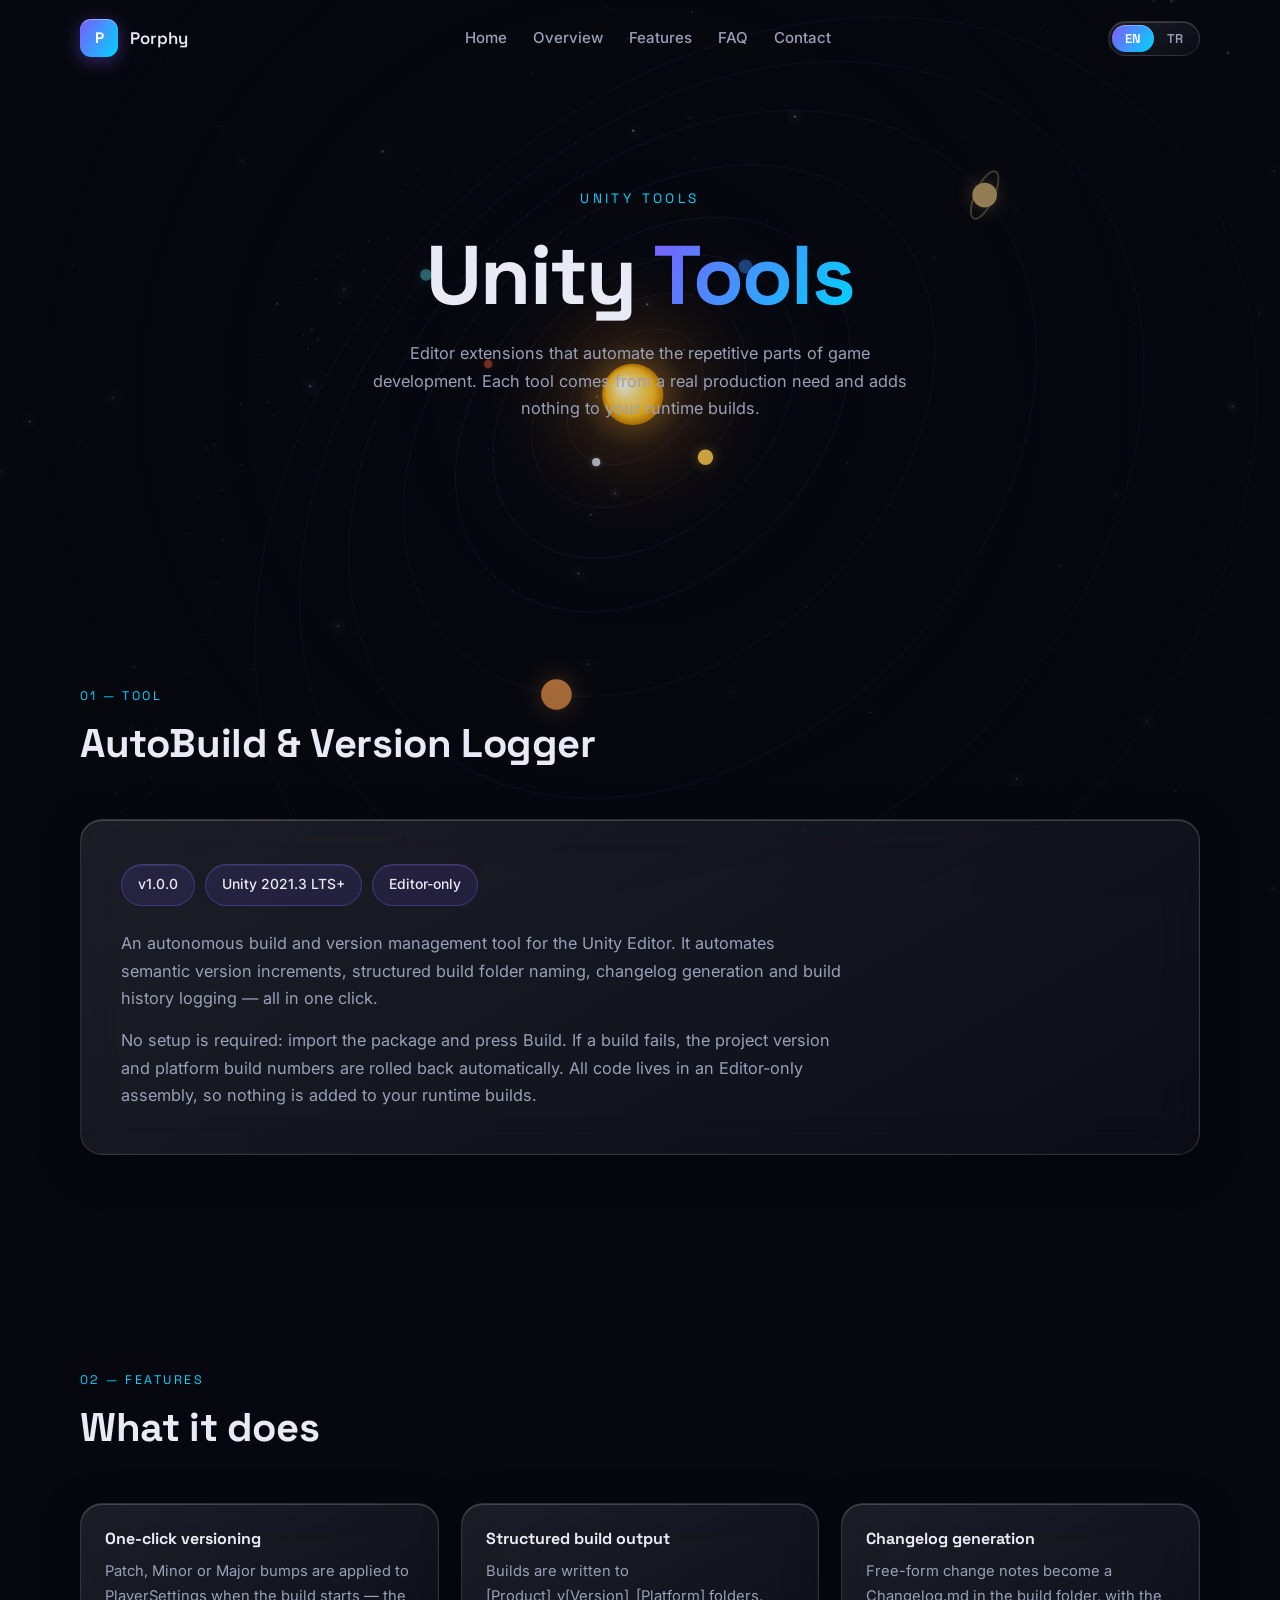
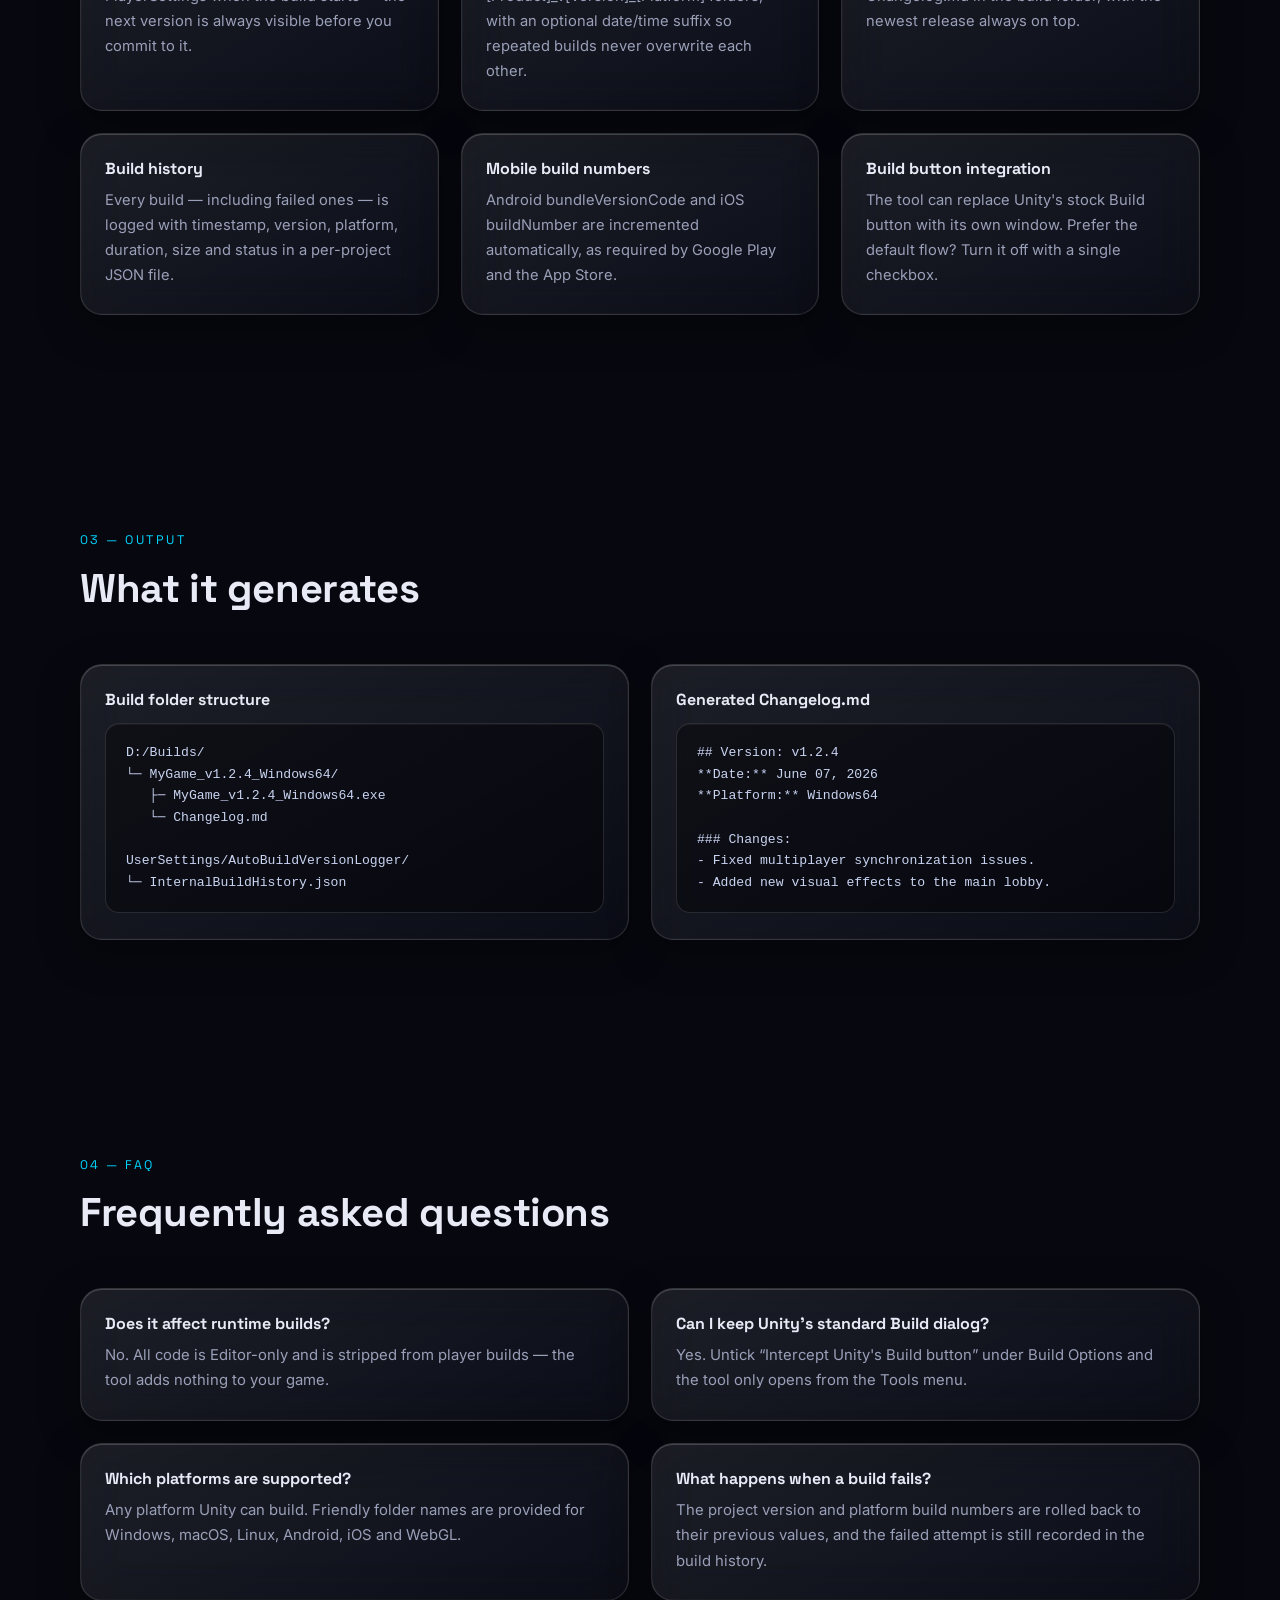
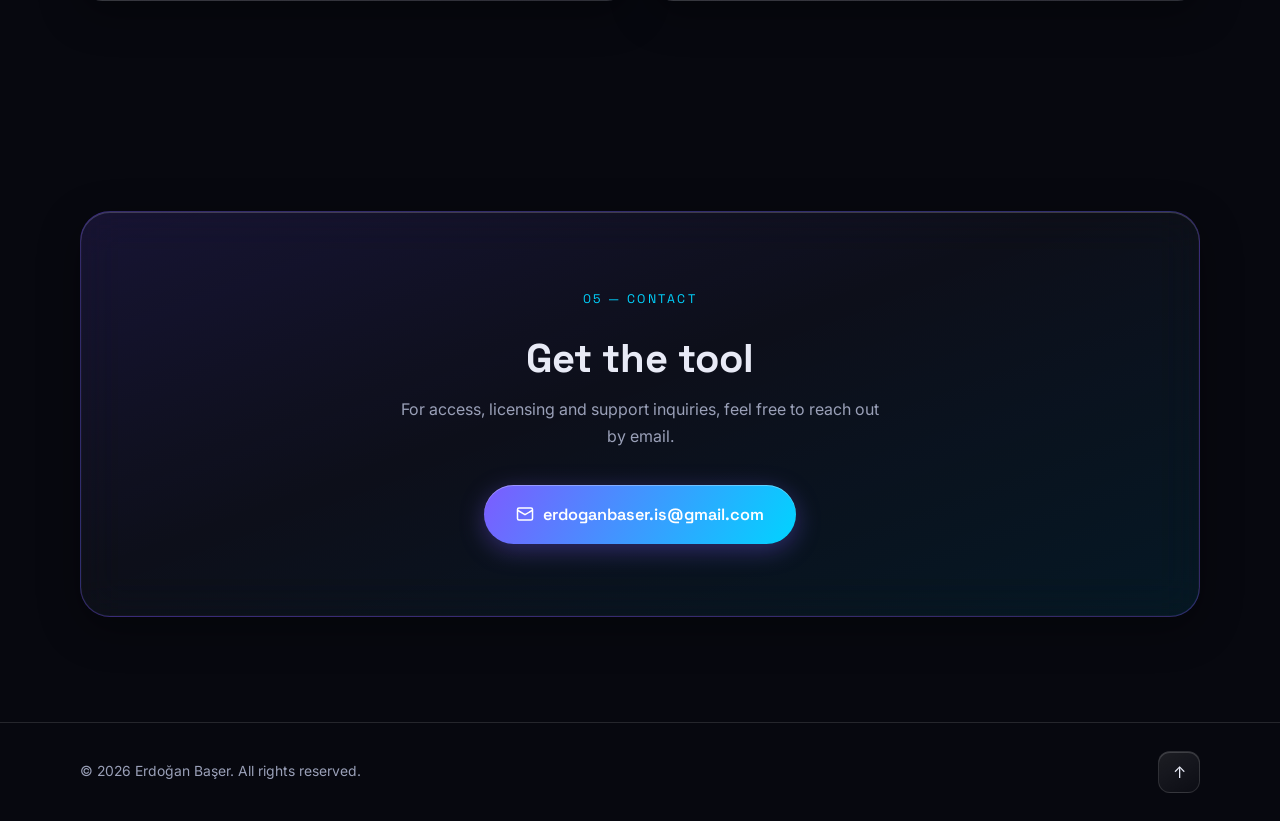
==== tools/index.html @ 02ecfb8d "Unity Tools alt sayfası eklendi, LinkedIn bağlantıları kaldırıldı - /tools/ alt sayfası: AutoBuild &" ====
<!DOCTYPE html>
<html lang="en">

<head>
  <meta charset="UTF-8" />
  <meta name="viewport" content="width=device-width, initial-scale=1.0" />
  <title>Unity Tools — Erdoğan Başer</title>
  <meta name="description"
    content="Unity Editor tools by Erdoğan Başer — AutoBuild &amp; Version Logger: automated versioning, structured build output, changelogs and build history." />

  <!-- Open Graph -->
  <meta property="og:title" content="Unity Tools — Erdoğan Başer" />
  <meta property="og:description"
    content="Unity Editor tools by Erdoğan Başer — AutoBuild &amp; Version Logger: automated versioning, structured build output, changelogs and build history." />
  <meta property="og:type" content="website" />
  <meta property="og:url" content="https://erdo.is-a.dev/tools/" />

  <link rel="icon"
    href="data:image/svg+xml,%3Csvg xmlns='http://www.w3.org/2000/svg' viewBox='0 0 100 100'%3E%3Crect width='100' height='100' rx='22' fill='%237c5cff'/%3E%3Ctext x='50' y='68' font-size='52' font-family='sans-serif' font-weight='700' fill='white' text-anchor='middle'%3EEB%3C/text%3E%3C/svg%3E" />

  <link rel="preconnect" href="https://fonts.googleapis.com" />
  <link rel="preconnect" href="https://fonts.gstatic.com" crossorigin />
  <link
    href="https://fonts.googleapis.com/css2?family=Space+Grotesk:wght@400;500;600;700&family=Inter:wght@400;500;600&display=swap"
    rel="stylesheet" />

  <link rel="stylesheet" href="../style.css" />
</head>

<body>

  <!-- 3D solar system background -->
  <canvas id="scene" aria-hidden="true"></canvas>

  <!-- Navigation -->
  <header class="nav" id="nav">
    <div class="nav-inner">
      <a href="../" class="logo">
        <span class="logo-mark">P</span>
        <span class="logo-text">Porphy</span>
      </a>
      <nav class="nav-links" id="navLinks" aria-label="Main menu">
        <a href="../" data-i18n="nav.home">Home</a>
        <a href="#overview" data-i18n="nav.overview">Overview</a>
        <a href="#features" data-i18n="nav.features">Features</a>
        <a href="#faq" data-i18n="nav.faq">FAQ</a>
        <a href="#contact" data-i18n="nav.contact">Contact</a>
      </nav>
      <div class="nav-right">
        <div class="lang-toggle" role="group" aria-label="Language selection">
          <button type="button" id="langEn" class="lang-btn active" aria-pressed="true">EN</button>
          <button type="button" id="langTr" class="lang-btn" aria-pressed="false">TR</button>
        </div>
        <button class="nav-toggle" id="navToggle" aria-label="Toggle menu" aria-expanded="false">
          <span></span><span></span><span></span>
        </button>
      </div>
    </div>
  </header>

  <main id="top">

    <!-- ============ HERO ============ -->
    <section class="hero hero-sub">
      <div class="container hero-inner">
        <p class="hero-kicker" data-i18n="hero.kicker">Unity Tools</p>
        <h1 class="hero-name">Unity <span class="grad">Tools</span></h1>
        <p class="hero-desc" data-i18n="hero.desc">Editor extensions that automate the repetitive parts of game
          development. Each tool comes from a real production need and adds nothing to your runtime builds.</p>
      </div>
    </section>

    <!-- ============ OVERVIEW ============ -->
    <section class="section" id="overview">
      <div class="container">
        <div class="section-head">
          <span class="section-tag" data-i18n="overview.tag">01 — Tool</span>
          <h2 data-i18n="overview.title">AutoBuild &amp; Version Logger</h2>
        </div>
        <div class="tool-card glass">
          <div class="tool-badges">
            <span class="chip">v1.0.0</span>
            <span class="chip">Unity 2021.3 LTS+</span>
            <span class="chip">Editor-only</span>
          </div>
          <p data-i18n="overview.p1">An autonomous build and version management tool for the Unity Editor. It automates
            semantic version increments, structured build folder naming, changelog generation and build history logging
            — all in one click.</p>
          <p data-i18n="overview.p2">No setup is required: import the package and press Build. If a build fails, the
            project version and platform build numbers are rolled back automatically. All code lives in an Editor-only
            assembly, so nothing is added to your runtime builds.</p>
        </div>
      </div>
    </section>

    <!-- ============ FEATURES ============ -->
    <section class="section" id="features">
      <div class="container">
        <div class="section-head">
          <span class="section-tag" data-i18n="features.tag">02 — Features</span>
          <h2 data-i18n="features.title">What it does</h2>
        </div>
        <div class="feature-grid">
          <div class="feature-card glass">
            <h3 data-i18n="features.f1.title">One-click versioning</h3>
            <p data-i18n="features.f1.desc">Patch, Minor or Major bumps are applied to PlayerSettings when the build
              starts — the next version is always visible before you commit to it.</p>
          </div>
          <div class="feature-card glass">
            <h3 data-i18n="features.f2.title">Structured build output</h3>
            <p data-i18n="features.f2.desc">Builds are written to [Product]_v[Version]_[Platform] folders, with an
              optional date/time suffix so repeated builds never overwrite each other.</p>
          </div>
          <div class="feature-card glass">
            <h3 data-i18n="features.f3.title">Changelog generation</h3>
            <p data-i18n="features.f3.desc">Free-form change notes become a Changelog.md in the build folder, with the
              newest release always on top.</p>
          </div>
          <div class="feature-card glass">
            <h3 data-i18n="features.f4.title">Build history</h3>
            <p data-i18n="features.f4.desc">Every build — including failed ones — is logged with timestamp, version,
              platform, duration, size and status in a per-project JSON file.</p>
          </div>
          <div class="feature-card glass">
            <h3 data-i18n="features.f5.title">Mobile build numbers</h3>
            <p data-i18n="features.f5.desc">Android bundleVersionCode and iOS buildNumber are incremented
              automatically, as required by Google Play and the App Store.</p>
          </div>
          <div class="feature-card glass">
            <h3 data-i18n="features.f6.title">Build button integration</h3>
            <p data-i18n="features.f6.desc">The tool can replace Unity's stock Build button with its own window. Prefer
              the default flow? Turn it off with a single checkbox.</p>
          </div>
        </div>
      </div>
    </section>

    <!-- ============ OUTPUT ============ -->
    <section class="section" id="output">
      <div class="container">
        <div class="section-head">
          <span class="section-tag" data-i18n="output.tag">03 — Output</span>
          <h2 data-i18n="output.title">What it generates</h2>
        </div>
        <div class="output-grid">
          <div class="output-card glass">
            <h3 data-i18n="output.folder">Build folder structure</h3>
            <pre class="codeblock">D:/Builds/
└─ MyGame_v1.2.4_Windows64/
   ├─ MyGame_v1.2.4_Windows64.exe
   └─ Changelog.md

UserSettings/AutoBuildVersionLogger/
└─ InternalBuildHistory.json</pre>
          </div>
          <div class="output-card glass">
            <h3 data-i18n="output.changelog">Generated Changelog.md</h3>
            <pre class="codeblock">## Version: v1.2.4
**Date:** June 07, 2026
**Platform:** Windows64

### Changes:
- Fixed multiplayer synchronization issues.
- Added new visual effects to the main lobby.</pre>
          </div>
        </div>
      </div>
    </section>

    <!-- ============ FAQ ============ -->
    <section class="section" id="faq">
      <div class="container">
        <div class="section-head">
          <span class="section-tag" data-i18n="faq.tag">04 — FAQ</span>
          <h2 data-i18n="faq.title">Frequently asked questions</h2>
        </div>
        <div class="faq-grid">
          <div class="faq-card glass">
            <h3 data-i18n="faq.q1">Does it affect runtime builds?</h3>
            <p data-i18n="faq.a1">No. All code is Editor-only and is stripped from player builds — the tool adds
              nothing to your game.</p>
          </div>
          <div class="faq-card glass">
            <h3 data-i18n="faq.q2">Can I keep Unity's standard Build dialog?</h3>
            <p data-i18n="faq.a2">Yes. Untick “Intercept Unity's Build button” under Build Options and the tool only
              opens from the Tools menu.</p>
          </div>
          <div class="faq-card glass">
            <h3 data-i18n="faq.q3">Which platforms are supported?</h3>
            <p data-i18n="faq.a3">Any platform Unity can build. Friendly folder names are provided for Windows, macOS,
              Linux, Android, iOS and WebGL.</p>
          </div>
          <div class="faq-card glass">
            <h3 data-i18n="faq.q4">What happens when a build fails?</h3>
            <p data-i18n="faq.a4">The project version and platform build numbers are rolled back to their previous
              values, and the failed attempt is still recorded in the build history.</p>
          </div>
        </div>
      </div>
    </section>

    <!-- ============ CONTACT ============ -->
    <section class="section" id="contact">
      <div class="container">
        <div class="contact-card glass">
          <span class="section-tag" data-i18n="contact.tag">05 — Contact</span>
          <h2 data-i18n="contact.title">Get the tool</h2>
          <p data-i18n="contact.desc">For access, licensing and support inquiries, feel free to reach out by email.</p>
          <div class="contact-actions">
            <a href="mailto:erdoganbaser.is@gmail.com" class="btn btn-primary btn-lg">
              <svg viewBox="0 0 24 24" width="18" height="18" fill="none" stroke="currentColor" stroke-width="2"
                aria-hidden="true">
                <rect x="2" y="4" width="20" height="16" rx="2" />
                <path d="m22 7-10 6L2 7" />
              </svg>
              erdoganbaser.is@gmail.com
            </a>
          </div>
        </div>
      </div>
    </section>

  </main>

  <footer class="footer">
    <div class="container footer-inner">
      <p data-i18n="footer.text">© 2026 Erdoğan Başer. All rights reserved.</p>
      <a href="#top" class="back-top" aria-label="Back to top">↑</a>
    </div>
  </footer>

  <script>
    window.PAGE_I18N = {
      en: {
        "meta.title": "Unity Tools — Erdoğan Başer",
        "meta.desc": "Unity Editor tools by Erdoğan Başer — AutoBuild & Version Logger: automated versioning, structured build output, changelogs and build history.",

        "nav.home": "Home",
        "nav.overview": "Overview",
        "nav.features": "Features",
        "nav.faq": "FAQ",

        "hero.kicker": "Unity Tools",
        "hero.desc": "Editor extensions that automate the repetitive parts of game development. Each tool comes from a real production need and adds nothing to your runtime builds.",

        "overview.tag": "01 — Tool",
        "overview.title": "AutoBuild &amp; Version Logger",
        "overview.p1": "An autonomous build and version management tool for the Unity Editor. It automates semantic version increments, structured build folder naming, changelog generation and build history logging — all in one click.",
        "overview.p2": "No setup is required: import the package and press Build. If a build fails, the project version and platform build numbers are rolled back automatically. All code lives in an Editor-only assembly, so nothing is added to your runtime builds.",

        "features.tag": "02 — Features",
        "features.title": "What it does",
        "features.f1.title": "One-click versioning",
        "features.f1.desc": "Patch, Minor or Major bumps are applied to PlayerSettings when the build starts — the next version is always visible before you commit to it.",
        "features.f2.title": "Structured build output",
        "features.f2.desc": "Builds are written to [Product]_v[Version]_[Platform] folders, with an optional date/time suffix so repeated builds never overwrite each other.",
        "features.f3.title": "Changelog generation",
        "features.f3.desc": "Free-form change notes become a Changelog.md in the build folder, with the newest release always on top.",
        "features.f4.title": "Build history",
        "features.f4.desc": "Every build — including failed ones — is logged with timestamp, version, platform, duration, size and status in a per-project JSON file.",
        "features.f5.title": "Mobile build numbers",
        "features.f5.desc": "Android bundleVersionCode and iOS buildNumber are incremented automatically, as required by Google Play and the App Store.",
        "features.f6.title": "Build button integration",
        "features.f6.desc": "The tool can replace Unity's stock Build button with its own window. Prefer the default flow? Turn it off with a single checkbox.",

        "output.tag": "03 — Output",
        "output.title": "What it generates",
        "output.folder": "Build folder structure",
        "output.changelog": "Generated Changelog.md",

        "faq.tag": "04 — FAQ",
        "faq.title": "Frequently asked questions",
        "faq.q1": "Does it affect runtime builds?",
        "faq.a1": "No. All code is Editor-only and is stripped from player builds — the tool adds nothing to your game.",
        "faq.q2": "Can I keep Unity's standard Build dialog?",
        "faq.a2": "Yes. Untick “Intercept Unity's Build button” under Build Options and the tool only opens from the Tools menu.",
        "faq.q3": "Which platforms are supported?",
        "faq.a3": "Any platform Unity can build. Friendly folder names are provided for Windows, macOS, Linux, Android, iOS and WebGL.",
        "faq.q4": "What happens when a build fails?",
        "faq.a4": "The project version and platform build numbers are rolled back to their previous values, and the failed attempt is still recorded in the build history.",

        "contact.tag": "05 — Contact",
        "contact.title": "Get the tool",
        "contact.desc": "For access, licensing and support inquiries, feel free to reach out by email."
      },
      tr: {
        "meta.title": "Unity Araçları — Erdoğan Başer",
        "meta.desc": "Erdoğan Başer'in Unity Editor araçları — AutoBuild & Version Logger: otomatik sürümleme, yapılandırılmış build çıktısı, changelog ve build geçmişi.",

        "nav.home": "Ana Sayfa",
        "nav.overview": "Genel Bakış",
        "nav.features": "Özellikler",
        "nav.faq": "SSS",

        "hero.kicker": "Unity Araçları",
        "hero.desc": "Oyun geliştirmenin tekrarlayan adımlarını otomatikleştiren Unity Editor eklentileri. Her araç gerçek bir üretim ihtiyacından doğar ve çalışma zamanı build'lerinize hiçbir şey eklemez.",

        "overview.tag": "01 — Araç",
        "overview.title": "AutoBuild &amp; Version Logger",
        "overview.p1": "Unity Editor için otonom bir build ve sürüm yönetimi aracı. Semantik sürüm artırımı, yapılandırılmış build klasörü adlandırması, changelog üretimi ve build geçmişi kaydını tek tıkla otomatikleştirir.",
        "overview.p2": "Kurulum gerektirmez: paketi içe aktarın ve Build'e basın. Build başarısız olursa proje sürümü ve platform build numaraları otomatik olarak geri alınır. Tüm kod yalnızca Editor tarafında çalışır; oyununuzun build'lerine hiçbir şey eklenmez.",

        "features.tag": "02 — Özellikler",
        "features.title": "Neler yapıyor",
        "features.f1.title": "Tek tıkla sürümleme",
        "features.f1.desc": "Patch, Minor veya Major artırımlar build başladığında PlayerSettings'e uygulanır — bir sonraki sürüm her zaman önceden görünür.",
        "features.f2.title": "Yapılandırılmış build çıktısı",
        "features.f2.desc": "Build'ler [Product]_v[Version]_[Platform] klasörlerine yazılır; isteğe bağlı tarih/saat son eki sayesinde tekrarlanan build'ler birbirinin üzerine yazılmaz.",
        "features.f3.title": "Changelog üretimi",
        "features.f3.desc": "Serbest biçimli değişiklik notları, build klasöründe en yeni sürüm en üstte olacak şekilde bir Changelog.md dosyasına dönüşür.",
        "features.f4.title": "Build geçmişi",
        "features.f4.desc": "Başarısız olanlar dahil her build; zaman damgası, sürüm, platform, süre, boyut ve durum bilgileriyle projeye özel bir JSON dosyasına kaydedilir.",
        "features.f5.title": "Mobil build numaraları",
        "features.f5.desc": "Android bundleVersionCode ve iOS buildNumber, Google Play ve App Store'un gerektirdiği şekilde otomatik olarak artırılır.",
        "features.f6.title": "Build düğmesi entegrasyonu",
        "features.f6.desc": "Araç, Unity'nin standart Build düğmesinin yerine kendi penceresini açabilir. Varsayılan akışı mı tercih ediyorsunuz? Tek bir onay kutusuyla kapatın.",

        "output.tag": "03 — Çıktı",
        "output.title": "Neler üretir",
        "output.folder": "Build klasör yapısı",
        "output.changelog": "Üretilen Changelog.md",

        "faq.tag": "04 — SSS",
        "faq.title": "Sıkça sorulan sorular",
        "faq.q1": "Çalışma zamanı build'lerini etkiler mi?",
        "faq.a1": "Hayır. Tüm kod yalnızca Editor tarafındadır ve oyuncu build'lerinden ayıklanır — araç oyununuza hiçbir şey eklemez.",
        "faq.q2": "Unity'nin standart Build penceresini kullanmaya devam edebilir miyim?",
        "faq.a2": "Evet. Build Options altındaki “Intercept Unity's Build button” seçeneğini kapattığınızda araç yalnızca Tools menüsünden açılır.",
        "faq.q3": "Hangi platformlar destekleniyor?",
        "faq.a3": "Unity'nin build alabildiği tüm platformlar. Windows, macOS, Linux, Android, iOS ve WebGL için okunabilir klasör adları sağlanır.",
        "faq.q4": "Build başarısız olursa ne olur?",
        "faq.a4": "Proje sürümü ve platform build numaraları önceki değerlerine geri alınır; başarısız deneme yine de build geçmişine kaydedilir.",

        "contact.tag": "05 — İletişim",
        "contact.title": "Araca erişim",
        "contact.desc": "Erişim, lisanslama ve destek talepleriniz için e-posta ile iletişime geçebilirsiniz."
      }
    };
  </script>
  <script src="../script.js" defer></script>
</body>

</html>
---- style.css ----
/* ============================================================
   Erdoğan Başer — Portfolio
   Pure CSS — liquid glass theme, dark palette.
   The only animated element on the page is the background
   solar system (canvas); all other elements are static.
   ============================================================ */

:root {
  --bg: #07080f;
  --glass: linear-gradient(150deg, rgba(255, 255, 255, 0.09), rgba(255, 255, 255, 0.025));
  --glass-strong: linear-gradient(150deg, rgba(255, 255, 255, 0.13), rgba(255, 255, 255, 0.04));
  --border: rgba(255, 255, 255, 0.12);
  --border-strong: rgba(255, 255, 255, 0.22);
  --highlight: rgba(255, 255, 255, 0.16);
  --text: #e8eaf6;
  --text-dim: #9aa0b8;
  --accent-1: #7c5cff;
  --accent-2: #00d4ff;
  --grad: linear-gradient(120deg, var(--accent-1), var(--accent-2));
  --radius: 22px;
  --font-display: "Space Grotesk", system-ui, sans-serif;
  --font-body: "Inter", system-ui, sans-serif;
  --nav-h: 76px;
}

* { margin: 0; padding: 0; box-sizing: border-box; }

html { scroll-behavior: smooth; scroll-padding-top: calc(var(--nav-h) + 16px); }

body {
  font-family: var(--font-body);
  background: var(--bg);
  color: var(--text);
  line-height: 1.7;
  overflow-x: hidden;
  -webkit-font-smoothing: antialiased;
}

::selection { background: var(--accent-1); color: #fff; }

.container { width: min(1120px, 92%); margin-inline: auto; }

h1, h2, h3 { font-family: var(--font-display); line-height: 1.15; }

/* ---------- Background canvas ---------- */
#scene {
  position: fixed; inset: 0; z-index: -1;
  width: 100%; height: 100%;
  display: block; pointer-events: none;
}

/* ---------- Liquid glass base ---------- */
.glass {
  background: var(--glass);
  border: 1px solid var(--border);
  border-radius: var(--radius);
  backdrop-filter: blur(22px) saturate(160%);
  -webkit-backdrop-filter: blur(22px) saturate(160%);
  box-shadow:
    inset 0 1px 0 var(--highlight),
    inset 0 0 0 0.5px rgba(255, 255, 255, 0.05),
    0 12px 40px rgba(0, 0, 0, 0.35);
}
.glass:hover { border-color: var(--border-strong); background: var(--glass-strong); }

/* ---------- Navigation ---------- */
.nav {
  position: fixed; top: 0; left: 0; right: 0; z-index: 100;
  border-bottom: 1px solid transparent;
}
.nav.scrolled {
  background: linear-gradient(180deg, rgba(10, 12, 22, 0.75), rgba(10, 12, 22, 0.6));
  backdrop-filter: blur(22px) saturate(160%);
  -webkit-backdrop-filter: blur(22px) saturate(160%);
  border-bottom-color: var(--border);
  box-shadow: inset 0 1px 0 rgba(255, 255, 255, 0.06);
}
.nav-inner {
  width: min(1120px, 92%); margin-inline: auto;
  height: var(--nav-h);
  display: flex; align-items: center; justify-content: space-between; gap: 16px;
}
.logo { display: flex; align-items: center; gap: 12px; text-decoration: none; color: var(--text); min-width: 0; }
.logo-mark {
  width: 38px; height: 38px; flex: 0 0 auto; display: grid; place-items: center;
  font-family: var(--font-display); font-weight: 700; font-size: 0.95rem;
  background: var(--grad); border-radius: 11px; color: #fff;
  box-shadow: inset 0 1px 0 rgba(255, 255, 255, 0.35), 0 4px 18px rgba(124, 92, 255, 0.4);
}
.logo-text {
  font-family: var(--font-display); font-weight: 600; font-size: 1.05rem;
  white-space: nowrap; overflow: hidden; text-overflow: ellipsis;
}

.nav-links { display: flex; align-items: center; gap: 26px; }
.nav-links a {
  color: var(--text-dim); text-decoration: none; font-size: 0.94rem; font-weight: 500;
}
.nav-links a:hover { color: var(--text); }

.nav-right { display: flex; align-items: center; gap: 14px; }

.lang-toggle {
  display: flex; padding: 3px; border-radius: 999px;
  background: var(--glass);
  border: 1px solid var(--border);
  backdrop-filter: blur(22px) saturate(160%);
  -webkit-backdrop-filter: blur(22px) saturate(160%);
  box-shadow: inset 0 1px 0 var(--highlight);
}
.lang-btn {
  border: 0; cursor: pointer; background: transparent;
  color: var(--text-dim);
  font-family: var(--font-display); font-weight: 600; font-size: 0.8rem;
  padding: 5px 13px; border-radius: 999px;
}
.lang-btn.active {
  color: #fff; background: var(--grad);
  box-shadow: inset 0 1px 0 rgba(255, 255, 255, 0.3);
}

.nav-toggle { display: none; background: none; border: 0; cursor: pointer; padding: 8px; }
.nav-toggle span {
  display: block; width: 24px; height: 2px; background: var(--text);
  margin: 5px 0; border-radius: 2px;
}

/* ---------- Hero ---------- */
.hero {
  min-height: 100svh;
  display: flex; align-items: center; justify-content: center;
  text-align: center;
  padding: calc(var(--nav-h) + 40px) 0 80px;
}
.hero-kicker {
  color: var(--accent-2); font-family: var(--font-display);
  letter-spacing: 0.25em; text-transform: uppercase; font-size: 0.85rem;
  margin-bottom: 18px;
}
.hero-name {
  font-size: clamp(2.6rem, 8vw, 5.2rem);
  font-weight: 700; letter-spacing: -0.02em; margin-bottom: 16px;
}
.grad {
  background: var(--grad);
  -webkit-background-clip: text; background-clip: text;
  -webkit-text-fill-color: transparent; color: transparent;
}
.hero-role {
  font-family: var(--font-display); font-size: clamp(1.05rem, 2.6vw, 1.4rem);
  color: var(--text-dim); margin-bottom: 20px;
  max-width: 640px; margin-inline: auto;
}
.hero-desc {
  max-width: 560px; margin: 0 auto 34px; color: var(--text-dim); font-size: 1.02rem;
}
.hero-actions { display: flex; gap: 16px; justify-content: center; flex-wrap: wrap; margin-bottom: 34px; }

.btn {
  display: inline-flex; align-items: center; gap: 9px;
  padding: 13px 28px; border-radius: 999px;
  font-family: var(--font-display); font-weight: 600; font-size: 0.96rem;
  text-decoration: none;
}
.btn-primary {
  background: var(--grad); color: #fff;
  box-shadow: inset 0 1px 0 rgba(255, 255, 255, 0.3), 0 6px 24px rgba(124, 92, 255, 0.35);
}
.btn-primary:hover { box-shadow: inset 0 1px 0 rgba(255, 255, 255, 0.4), 0 8px 30px rgba(124, 92, 255, 0.5); }
.btn-ghost {
  color: var(--text);
  background: var(--glass);
  border: 1px solid var(--border);
  backdrop-filter: blur(22px) saturate(160%);
  -webkit-backdrop-filter: blur(22px) saturate(160%);
  box-shadow: inset 0 1px 0 var(--highlight);
}
.btn-ghost:hover { border-color: var(--border-strong); background: var(--glass-strong); }
.btn-lg { padding: 16px 32px; font-size: 1.02rem; }

.hero-meta {
  display: flex; align-items: center; justify-content: center; gap: 16px;
  color: var(--text-dim); font-size: 0.92rem; flex-wrap: wrap;
}
.meta-sep { width: 4px; height: 4px; border-radius: 50%; background: var(--text-dim); }
.meta-item { display: inline-flex; align-items: center; gap: 8px; }
.status-dot {
  width: 9px; height: 9px; border-radius: 50%; background: #3ddc84;
  box-shadow: 0 0 8px rgba(61, 220, 132, 0.6);
}

/* ---------- Sections ---------- */
.section { padding: 105px 0; }
.section-head { margin-bottom: 52px; }
.section-tag {
  display: inline-block; font-family: var(--font-display);
  color: var(--accent-2); letter-spacing: 0.2em; text-transform: uppercase;
  font-size: 0.78rem; margin-bottom: 14px;
}
.section-head h2 { font-size: clamp(1.7rem, 4.5vw, 2.5rem); font-weight: 700; letter-spacing: -0.01em; }

/* ---------- About ---------- */
.about-grid {
  display: grid; grid-template-columns: 1.4fr 1fr; gap: 48px; align-items: start;
}
.about-text p { color: var(--text-dim); margin-bottom: 18px; font-size: 1.02rem; }
.about-text strong { color: var(--text); font-weight: 600; }

.about-stats { display: grid; grid-template-columns: 1fr 1fr; gap: 16px; }
.stat-card { padding: 26px 18px; text-align: center; }
.stat-num {
  display: block; font-family: var(--font-display); font-size: 2.3rem; font-weight: 700;
  background: var(--grad); -webkit-background-clip: text; background-clip: text;
  -webkit-text-fill-color: transparent;
}
.stat-label { color: var(--text-dim); font-size: 0.85rem; }

/* ---------- Experience / timeline ---------- */
.timeline { position: relative; max-width: 780px; margin-inline: auto; padding-left: 36px; }
.timeline::before {
  content: ""; position: absolute; left: 7px; top: 6px; bottom: 6px; width: 2px;
  background: linear-gradient(to bottom, var(--accent-1), var(--accent-2), transparent);
  opacity: 0.45;
}
.tl-item { position: relative; margin-bottom: 26px; }
.tl-item:last-child { margin-bottom: 0; }
.tl-dot {
  position: absolute; left: -36px; top: 28px;
  width: 16px; height: 16px; border-radius: 50%;
  background: var(--bg); border: 3px solid var(--accent-1);
}
.tl-dot.current {
  border-color: var(--accent-2);
  box-shadow: 0 0 0 5px rgba(0, 212, 255, 0.14), 0 0 16px rgba(0, 212, 255, 0.45);
}
.tl-card { padding: 26px 30px; }
.tl-top { display: flex; align-items: center; justify-content: space-between; gap: 12px; flex-wrap: wrap; }
.tl-card h3 { font-size: 1.16rem; font-weight: 600; }
.tl-badge {
  font-size: 0.7rem; font-weight: 600; letter-spacing: 0.08em; text-transform: uppercase;
  padding: 4px 12px; border-radius: 999px;
}
.tl-badge.live {
  color: #3ddc84; background: rgba(61, 220, 132, 0.1); border: 1px solid rgba(61, 220, 132, 0.35);
}
.tl-role { color: var(--accent-2); font-weight: 500; font-size: 0.95rem; margin-top: 4px; }
.tl-date { color: var(--text-dim); font-size: 0.84rem; margin: 4px 0 10px; }
.tl-desc { color: var(--text-dim); font-size: 0.94rem; }

/* ---------- Education ---------- */
.edu-grid { display: grid; grid-template-columns: 1fr 1fr; gap: 24px; }
.edu-card { padding: 34px 30px; }
.edu-card h3 { font-size: 1.18rem; margin-bottom: 8px; }
.edu-degree { color: var(--accent-2); font-size: 0.95rem; font-weight: 500; }
.edu-date { color: var(--text-dim); font-size: 0.87rem; margin-top: 4px; }

/* ---------- Skills ---------- */
.skills-grid { display: grid; grid-template-columns: 1fr 1fr; gap: 24px; }
.skill-panel { padding: 30px; }
.skill-panel h3 { font-size: 1.06rem; margin-bottom: 20px; }

.chips { display: flex; flex-wrap: wrap; gap: 10px; }
.chip {
  padding: 8px 16px; border-radius: 999px; font-size: 0.87rem; font-weight: 500;
  color: var(--text);
  background: rgba(124, 92, 255, 0.12);
  border: 1px solid rgba(124, 92, 255, 0.35);
  box-shadow: inset 0 1px 0 rgba(255, 255, 255, 0.08);
}

.lang-list { display: flex; flex-direction: column; gap: 16px; }
.lang-head {
  display: flex; justify-content: space-between; font-size: 0.9rem; margin-bottom: 7px;
}
.lang-head span:last-child { color: var(--text-dim); font-size: 0.82rem; }
.bar {
  height: 7px; border-radius: 99px; background: rgba(255, 255, 255, 0.07); overflow: hidden;
  box-shadow: inset 0 1px 2px rgba(0, 0, 0, 0.3);
}
.bar-fill {
  display: block; height: 100%; border-radius: 99px;
  background: var(--grad);
}

.cert-list { list-style: none; display: flex; flex-direction: column; gap: 12px; }
.cert-list li {
  position: relative; padding-left: 24px; color: var(--text-dim); font-size: 0.95rem;
}
.cert-list li::before {
  content: ""; position: absolute; left: 0; top: 0.6em;
  width: 8px; height: 8px; border-radius: 2px;
  background: var(--grad);
}

.skill-panel.award {
  background: linear-gradient(140deg, rgba(124, 92, 255, 0.16), rgba(0, 212, 255, 0.07));
  border-color: rgba(124, 92, 255, 0.4);
}
.award-title { font-family: var(--font-display); font-weight: 600; font-size: 1.04rem; margin-bottom: 6px; }
.award-desc { color: var(--text-dim); font-size: 0.94rem; }

/* ---------- Contact ---------- */
.contact-card {
  text-align: center;
  padding: 72px 32px;
  border-radius: 30px;
  background: linear-gradient(160deg, rgba(124, 92, 255, 0.14), rgba(255, 255, 255, 0.03) 45%, rgba(0, 212, 255, 0.08));
  border: 1px solid rgba(124, 92, 255, 0.35);
}
.contact-card h2 { font-size: clamp(1.7rem, 4.5vw, 2.5rem); margin: 12px 0 14px; }
.contact-card p { color: var(--text-dim); max-width: 480px; margin: 0 auto 34px; }
.contact-actions { display: flex; gap: 16px; justify-content: center; flex-wrap: wrap; }

/* ---------- Footer ---------- */
.footer { border-top: 1px solid var(--border); padding: 28px 0; }
.footer-inner {
  display: flex; align-items: center; justify-content: space-between; gap: 16px; flex-wrap: wrap;
}
.footer p { color: var(--text-dim); font-size: 0.87rem; }
.back-top {
  width: 42px; height: 42px; display: grid; place-items: center;
  border-radius: 12px; text-decoration: none; color: var(--text);
  background: var(--glass); border: 1px solid var(--border);
  box-shadow: inset 0 1px 0 var(--highlight);
}
.back-top:hover { border-color: var(--border-strong); }

/* ---------- Tools page ---------- */
.hero-sub { min-height: 64svh; padding-bottom: 48px; }

.tool-card { padding: 44px 40px; }
.tool-title { font-size: clamp(1.5rem, 4vw, 2.1rem); margin-bottom: 16px; }
.tool-badges { display: flex; flex-wrap: wrap; gap: 10px; margin-bottom: 24px; }
.tool-card > p { color: var(--text-dim); margin-bottom: 14px; max-width: 72ch; font-size: 1.02rem; }
.tool-card > p:last-child { margin-bottom: 0; }

.feature-grid { display: grid; grid-template-columns: repeat(3, 1fr); gap: 22px; }
.feature-card { padding: 26px 24px; }
.feature-card h3 { font-size: 1rem; margin-bottom: 10px; }
.feature-card p { color: var(--text-dim); font-size: 0.92rem; }

.output-grid { display: grid; grid-template-columns: 1fr 1fr; gap: 22px; align-items: start; }
.output-card { padding: 26px 24px; }
.output-card h3 { font-size: 1rem; margin-bottom: 14px; }
.codeblock {
  overflow-x: auto;
  background: rgba(0, 0, 0, 0.38);
  border: 1px solid var(--border);
  border-radius: 14px;
  padding: 18px 20px;
  font-family: "Cascadia Code", "Consolas", "SFMono-Regular", Menlo, monospace;
  font-size: 0.82rem;
  line-height: 1.65;
  color: #c9d4f2;
  box-shadow: inset 0 1px 0 rgba(255, 255, 255, 0.05);
}

.faq-grid { display: grid; grid-template-columns: 1fr 1fr; gap: 22px; }
.faq-card { padding: 26px 24px; }
.faq-card h3 { font-size: 1rem; margin-bottom: 10px; }
.faq-card p { color: var(--text-dim); font-size: 0.93rem; }

/* ---------- Responsive ---------- */
@media (max-width: 960px) {
  .about-grid { grid-template-columns: 1fr; gap: 36px; }
  .skills-grid { grid-template-columns: 1fr; }
  .edu-grid { grid-template-columns: 1fr; }
  .feature-grid { grid-template-columns: 1fr 1fr; }
  .output-grid { grid-template-columns: 1fr; }
  .faq-grid { grid-template-columns: 1fr; }
}

@media (max-width: 800px) {
  .nav-toggle { display: block; }
  .nav-links {
    display: none;
    position: fixed; top: var(--nav-h); left: 0; right: 0;
    flex-direction: column; align-items: center; gap: 6px;
    background: linear-gradient(180deg, rgba(10, 12, 22, 0.94), rgba(10, 12, 22, 0.88));
    backdrop-filter: blur(24px) saturate(160%);
    -webkit-backdrop-filter: blur(24px) saturate(160%);
    border-bottom: 1px solid var(--border);
    padding: 18px 0 26px;
  }
  .nav-links.open { display: flex; }
  .nav-links a { padding: 10px 0; font-size: 1.05rem; }
}

@media (max-width: 640px) {
  .section { padding: 76px 0; }
  .tl-card { padding: 22px 20px; }
  .tool-card { padding: 32px 24px; }
  .feature-grid { grid-template-columns: 1fr; }
  .contact-card { padding: 54px 22px; }
  .about-stats { grid-template-columns: 1fr 1fr; }
  .hero-actions .btn { width: 100%; max-width: 320px; justify-content: center; }
  .contact-actions .btn { width: 100%; max-width: 340px; justify-content: center; }
  .logo-text { font-size: 0.98rem; }
}

@media (max-width: 400px) {
  .about-stats { grid-template-columns: 1fr; }
}
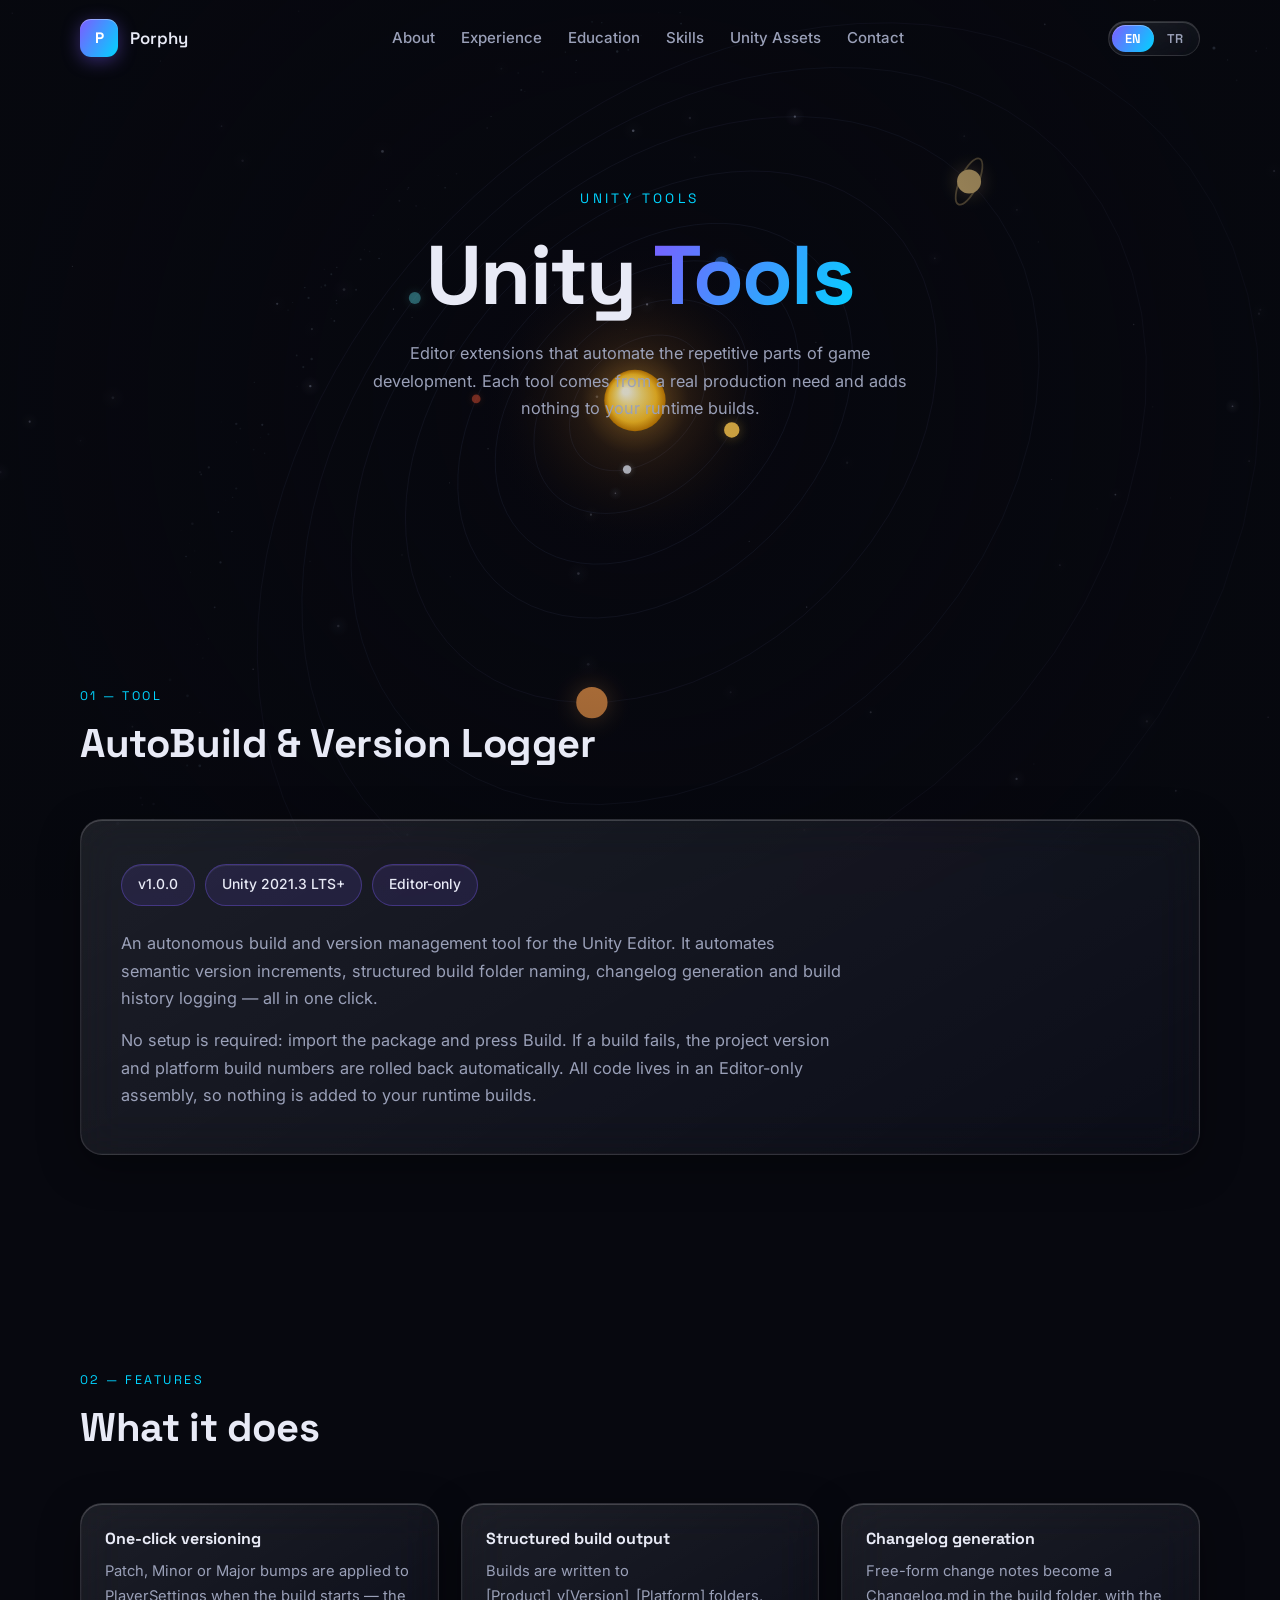
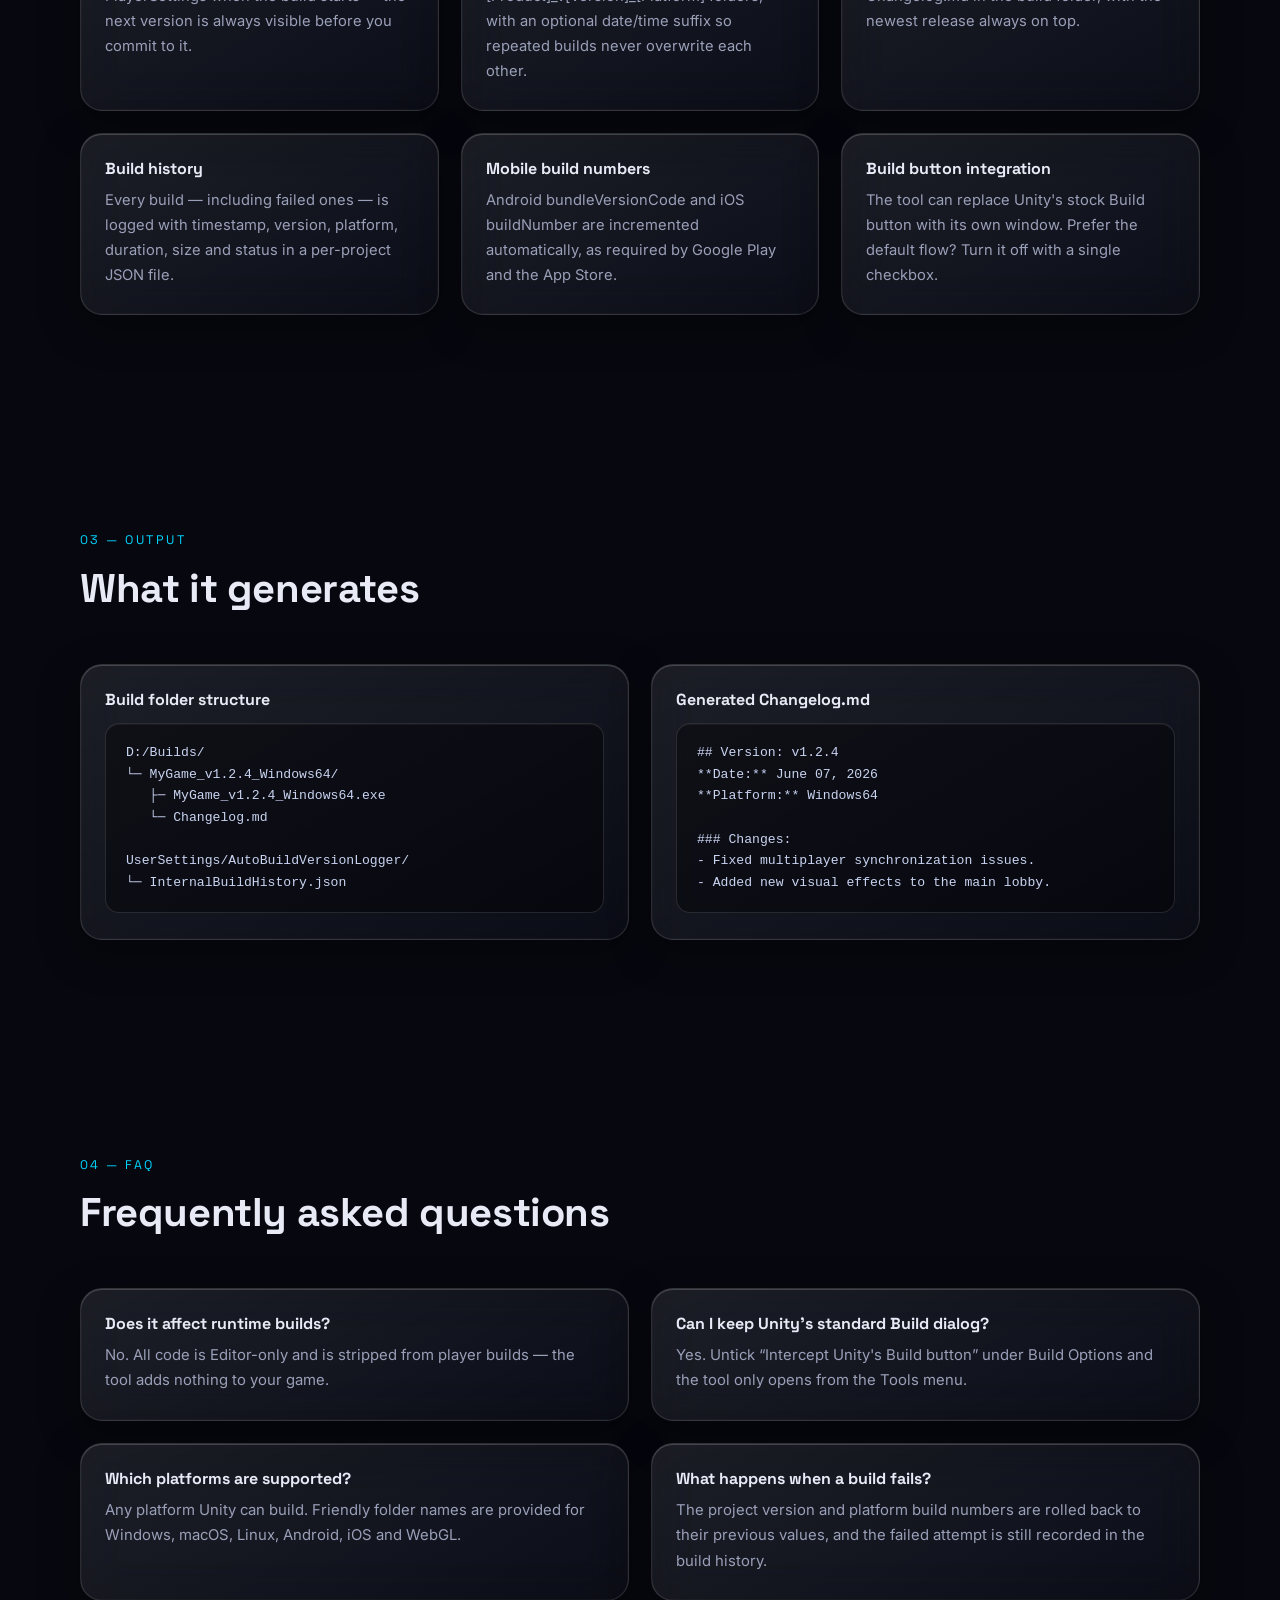
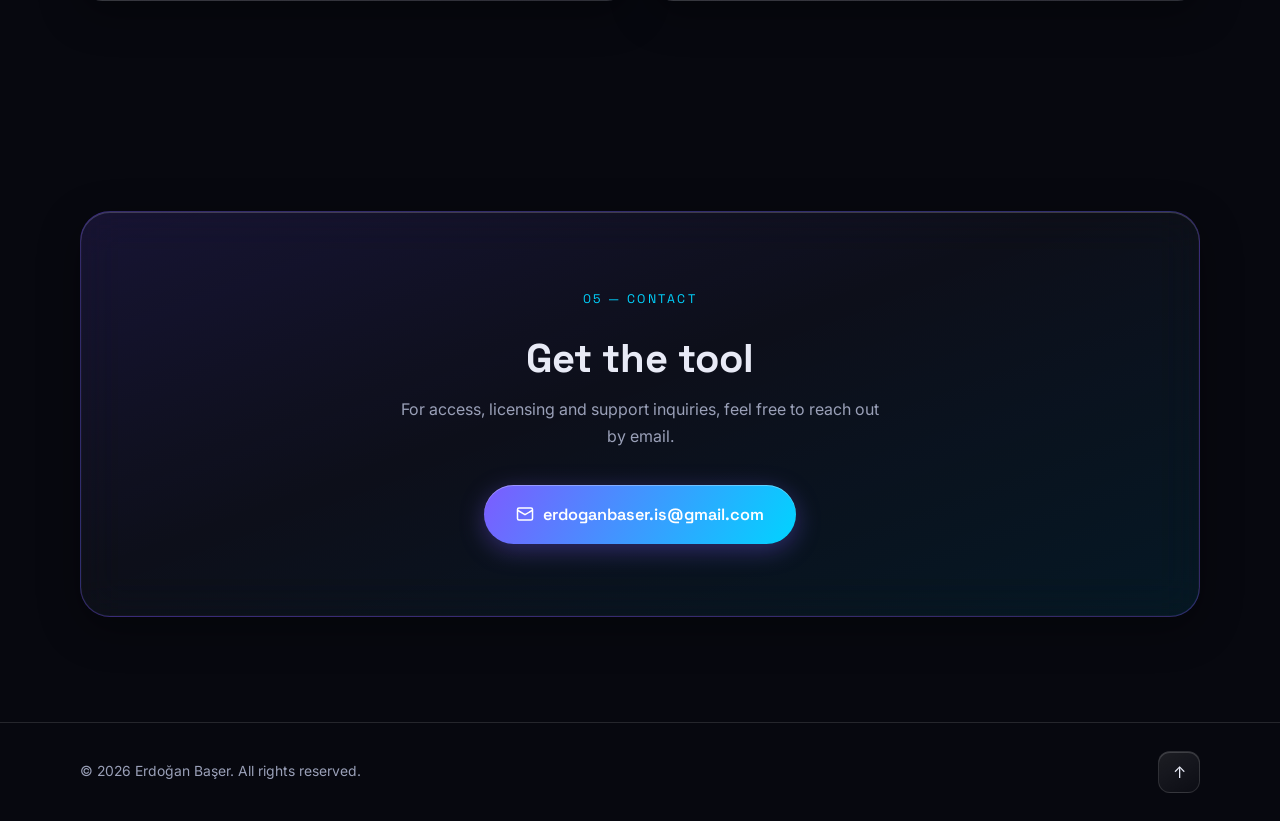
==== commit 6dd2a938: "refactor: rename navbar Tools to Unity Assets and sync tools page navbar with main page" ====
--- a/tools/index.html
+++ b/tools/index.html
@@ -40,11 +40,12 @@
         <span class="logo-text">Porphy</span>
       </a>
       <nav class="nav-links" id="navLinks" aria-label="Main menu">
-        <a href="../" data-i18n="nav.home">Home</a>
-        <a href="#overview" data-i18n="nav.overview">Overview</a>
-        <a href="#features" data-i18n="nav.features">Features</a>
-        <a href="#faq" data-i18n="nav.faq">FAQ</a>
-        <a href="#contact" data-i18n="nav.contact">Contact</a>
+        <a href="../#about" data-i18n="nav.about">About</a>
+        <a href="../#experience" data-i18n="nav.experience">Experience</a>
+        <a href="../#education" data-i18n="nav.education">Education</a>
+        <a href="../#skills" data-i18n="nav.skills">Skills</a>
+        <a href="./" class="active" data-i18n="nav.unityAssets">Unity Assets</a>
+        <a href="../#contact" data-i18n="nav.contact">Contact</a>
       </nav>
       <div class="nav-right">
         <div class="lang-toggle" role="group" aria-label="Language selection">
@@ -235,10 +236,6 @@
         "meta.title": "Unity Tools — Erdoğan Başer",
         "meta.desc": "Unity Editor tools by Erdoğan Başer — AutoBuild & Version Logger: automated versioning, structured build output, changelogs and build history.",
 
-        "nav.home": "Home",
-        "nav.overview": "Overview",
-        "nav.features": "Features",
-        "nav.faq": "FAQ",
 
         "hero.kicker": "Unity Tools",
         "hero.desc": "Editor extensions that automate the repetitive parts of game development. Each tool comes from a real production need and adds nothing to your runtime builds.",
@@ -287,10 +284,6 @@
         "meta.title": "Unity Araçları — Erdoğan Başer",
         "meta.desc": "Erdoğan Başer'in Unity Editor araçları — AutoBuild & Version Logger: otomatik sürümleme, yapılandırılmış build çıktısı, changelog ve build geçmişi.",
 
-        "nav.home": "Ana Sayfa",
-        "nav.overview": "Genel Bakış",
-        "nav.features": "Özellikler",
-        "nav.faq": "SSS",
 
         "hero.kicker": "Unity Araçları",
         "hero.desc": "Oyun geliştirmenin tekrarlayan adımlarını otomatikleştiren Unity Editor eklentileri. Her araç gerçek bir üretim ihtiyacından doğar ve çalışma zamanı build'lerinize hiçbir şey eklemez.",
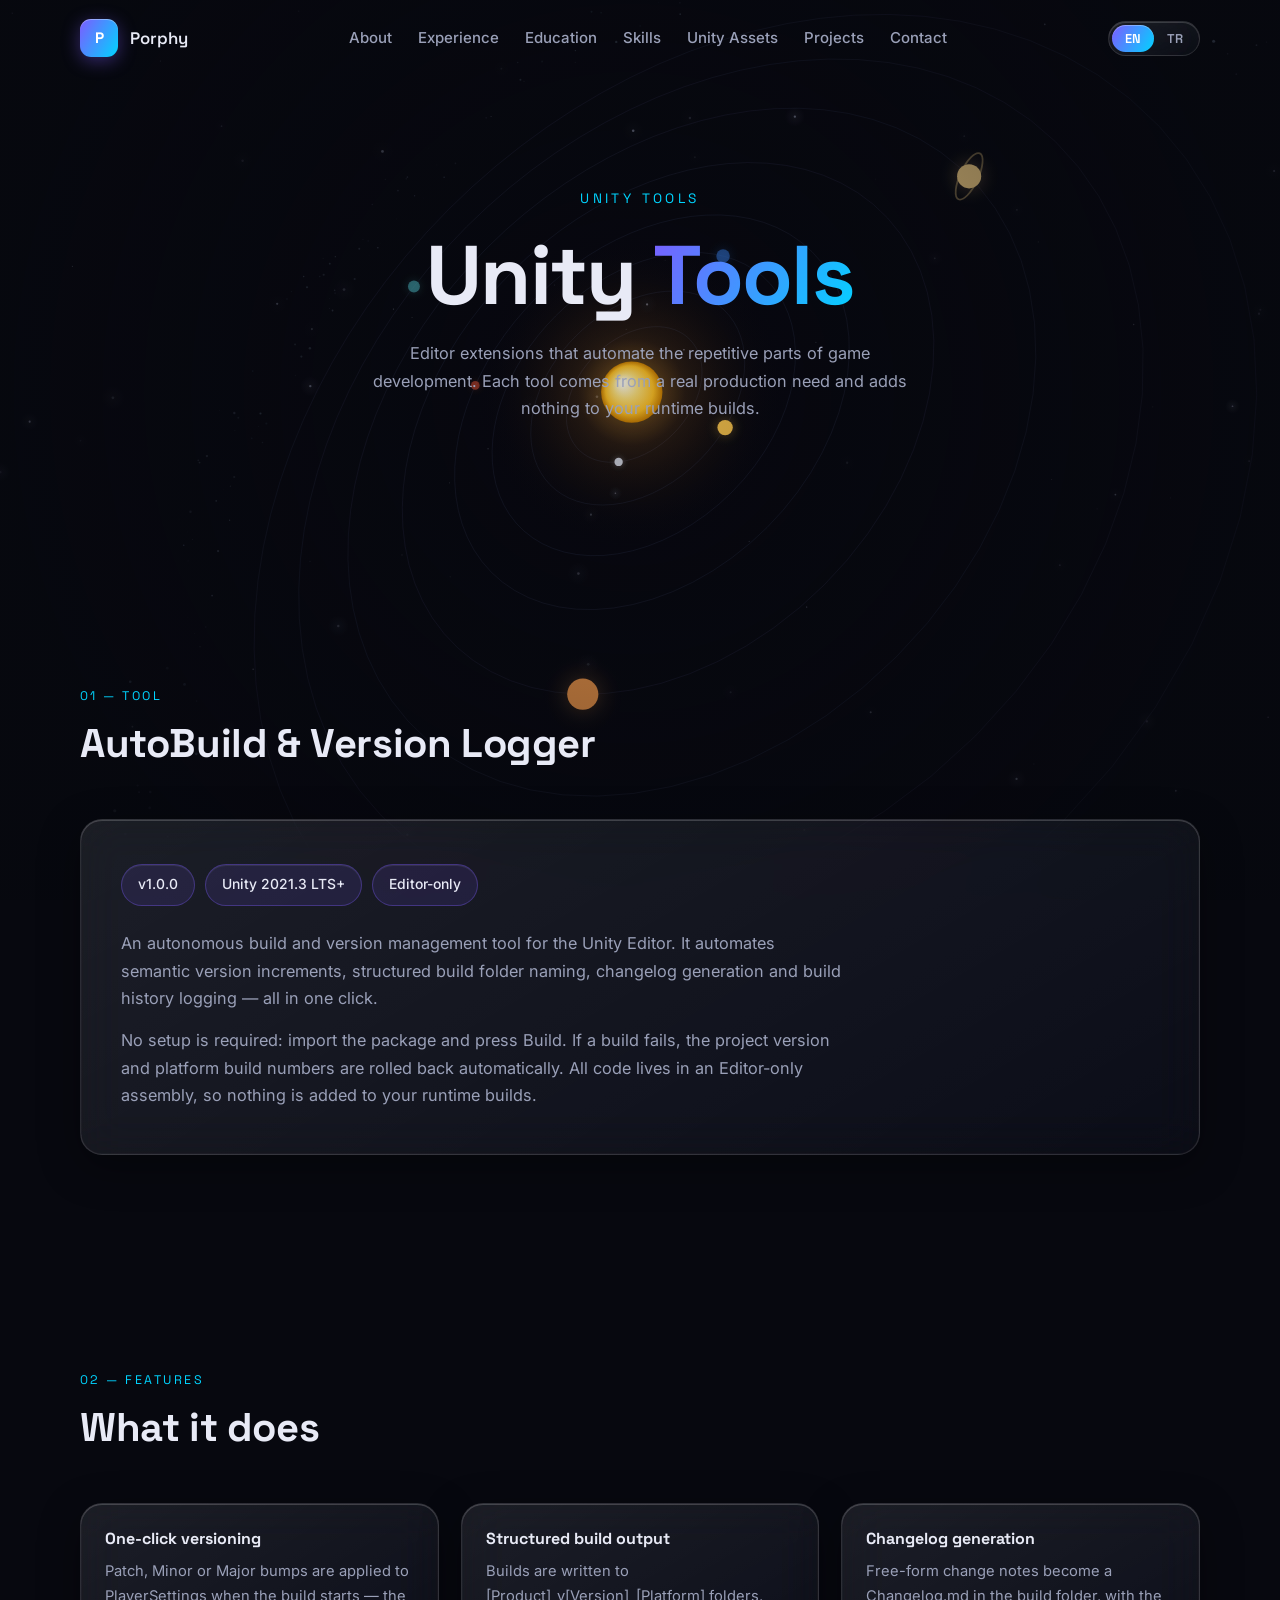
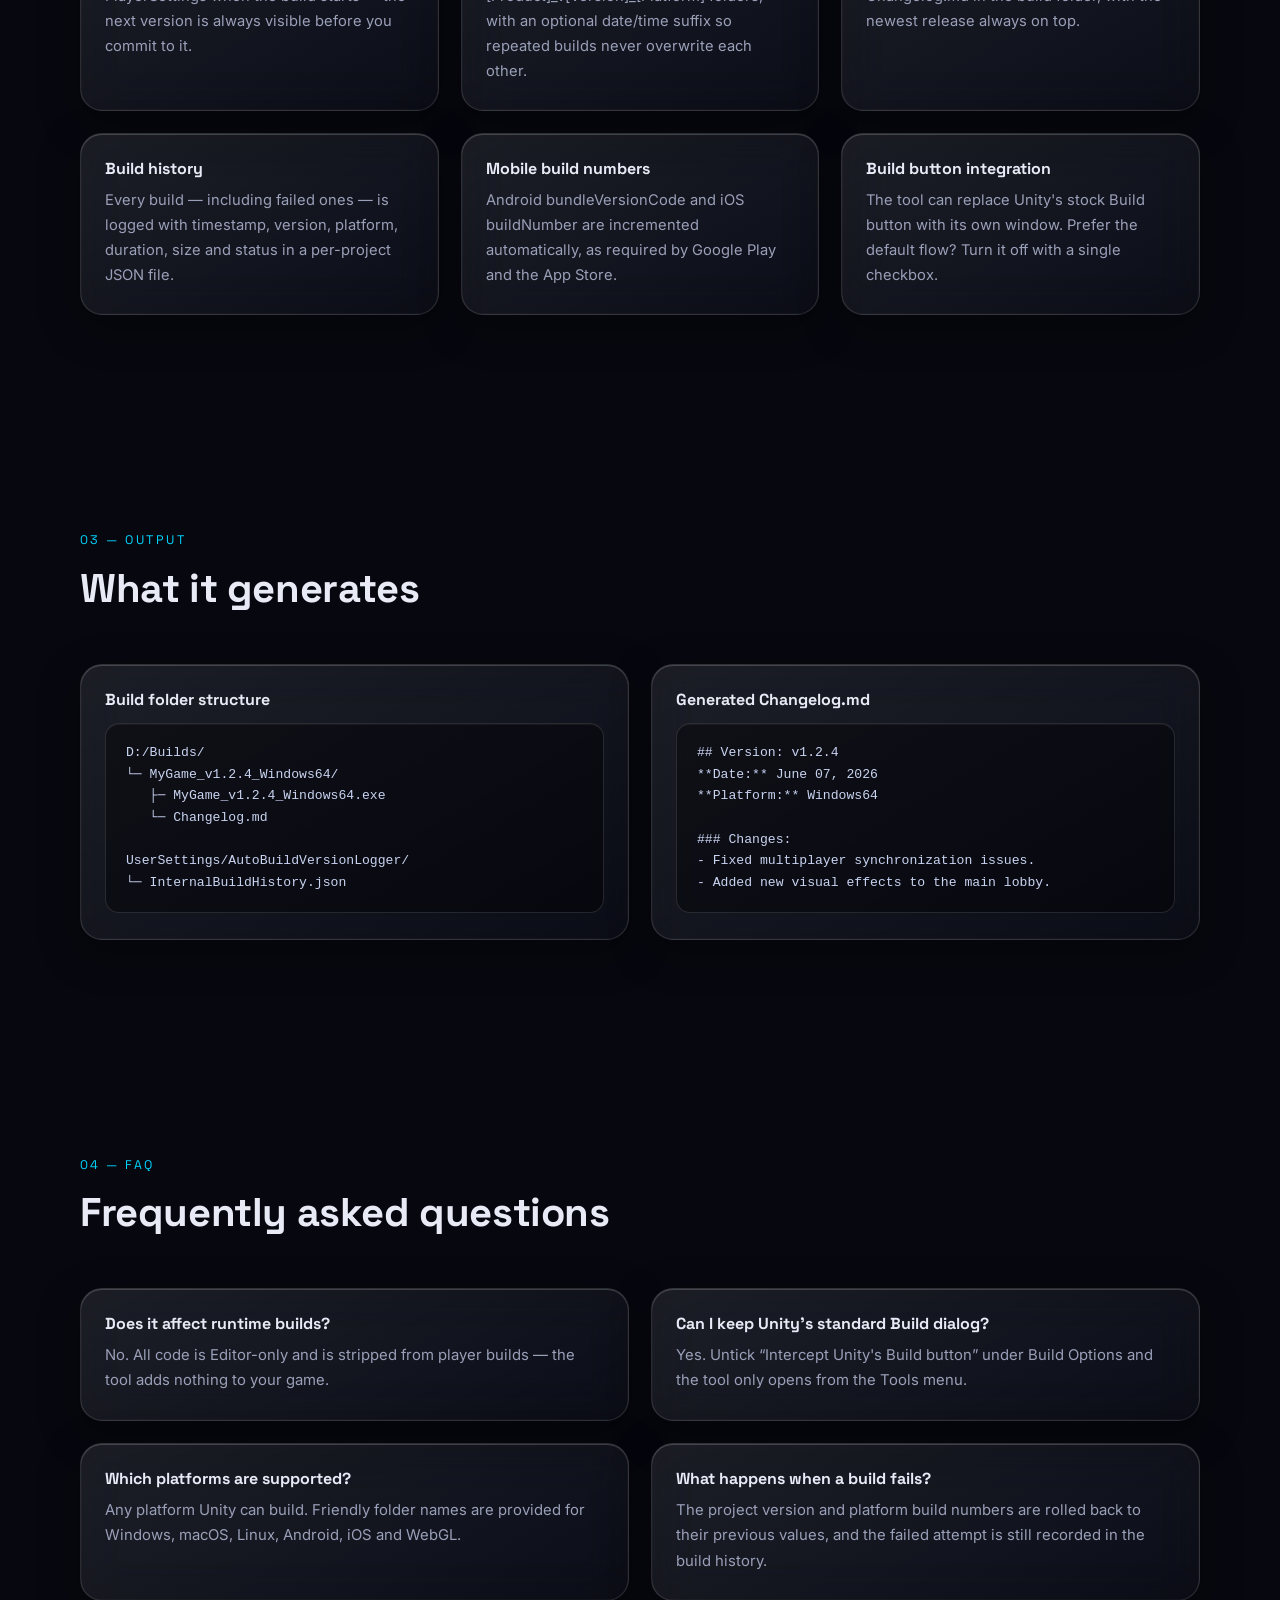
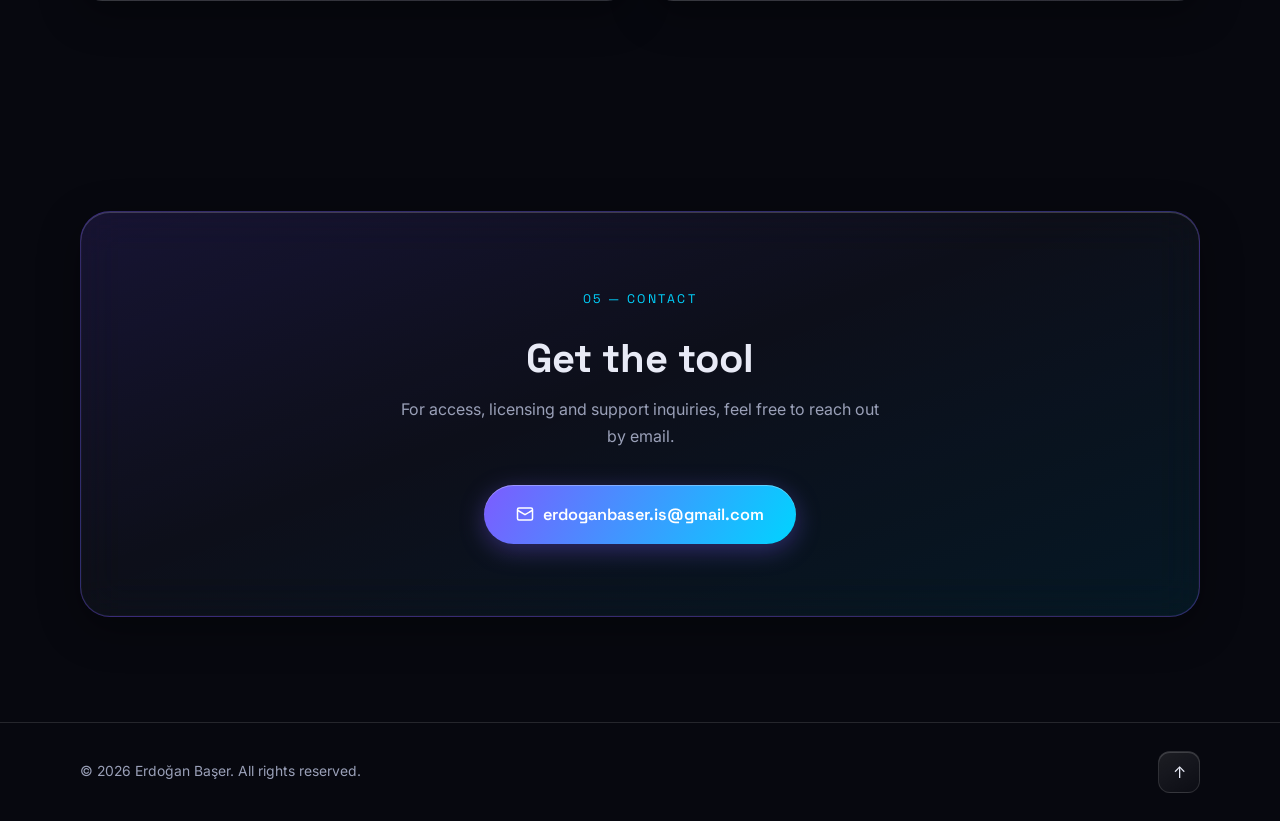
==== commit bd85ece6: "Projeler bölümü, kök robots.txt ve sitemap eklendi Heidenhain kontur yarıçap analizi aracı bu alan a" ====
--- a/tools/index.html
+++ b/tools/index.html
@@ -45,6 +45,7 @@
         <a href="../#education" data-i18n="nav.education">Education</a>
         <a href="../#skills" data-i18n="nav.skills">Skills</a>
         <a href="./" class="active" data-i18n="nav.unityAssets">Unity Assets</a>
+        <a href="../#projects" data-i18n="nav.projects">Projects</a>
         <a href="../#contact" data-i18n="nav.contact">Contact</a>
       </nav>
       <div class="nav-right">
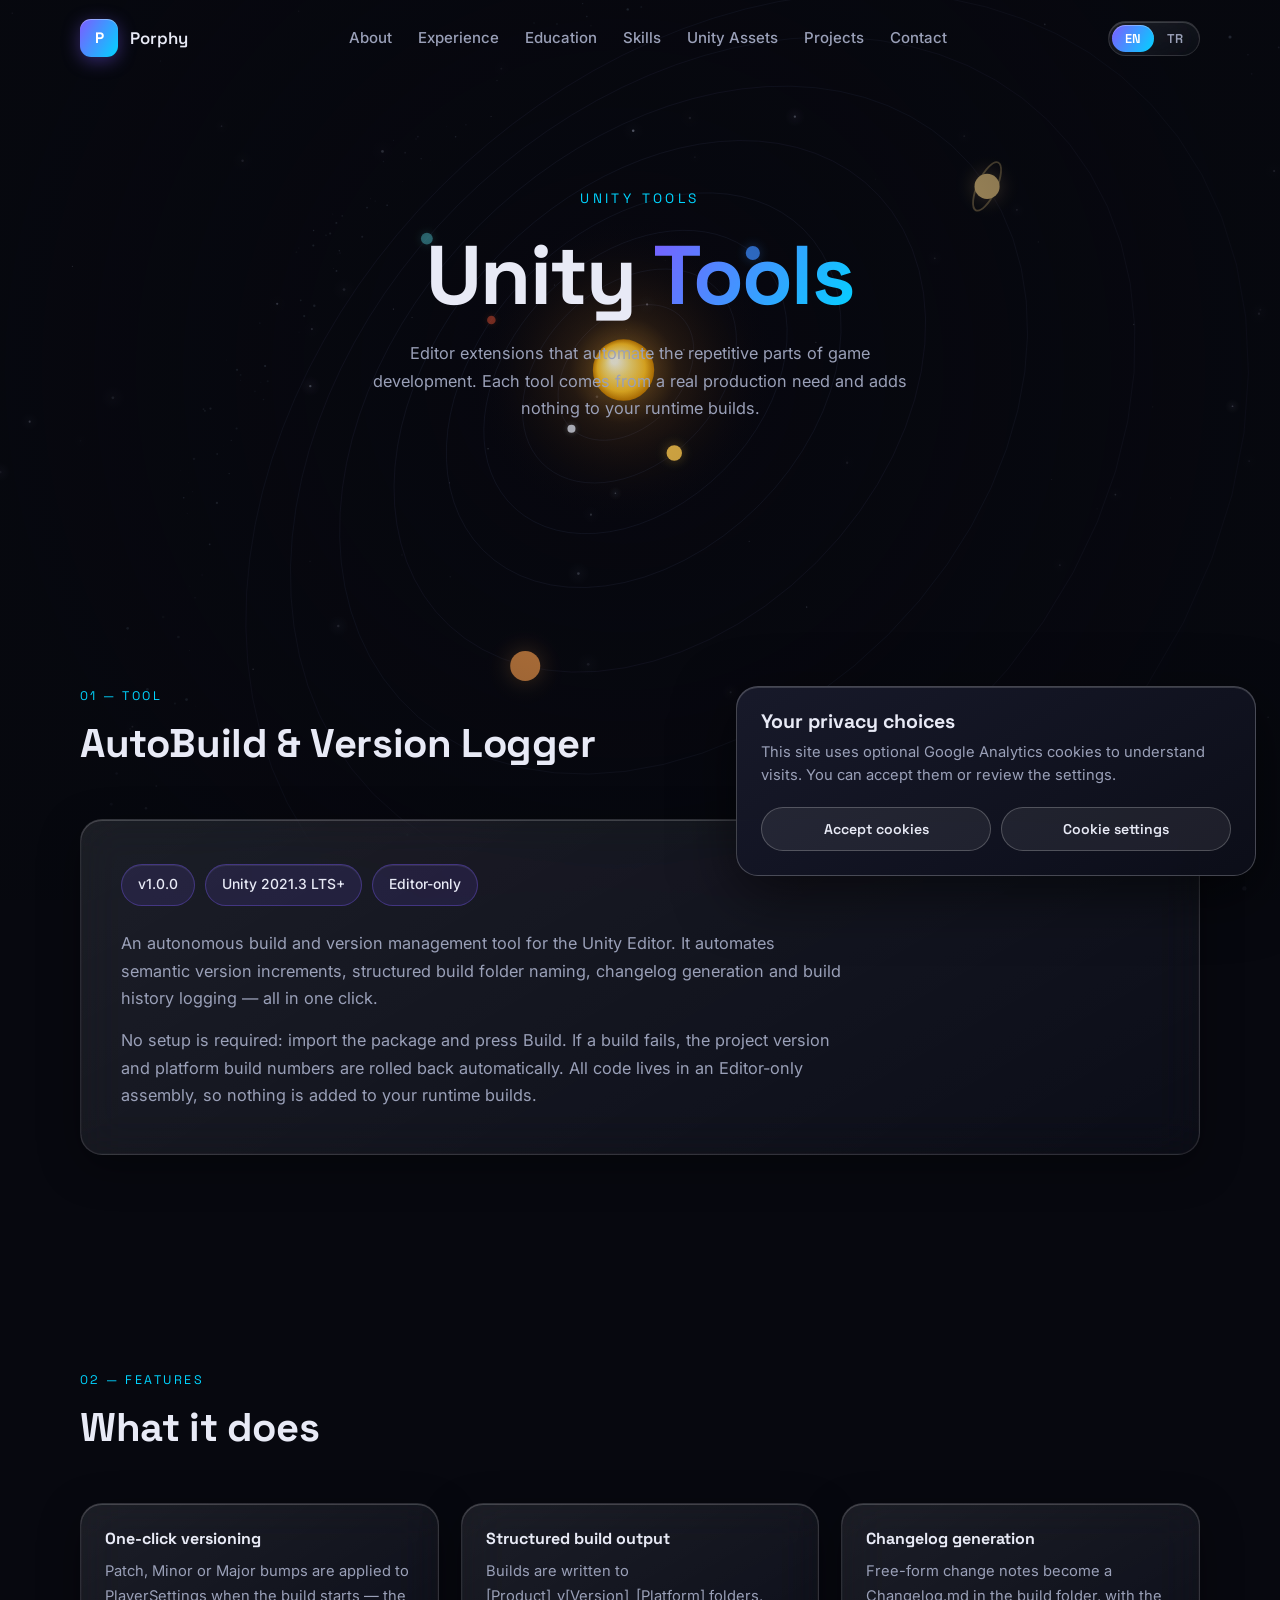
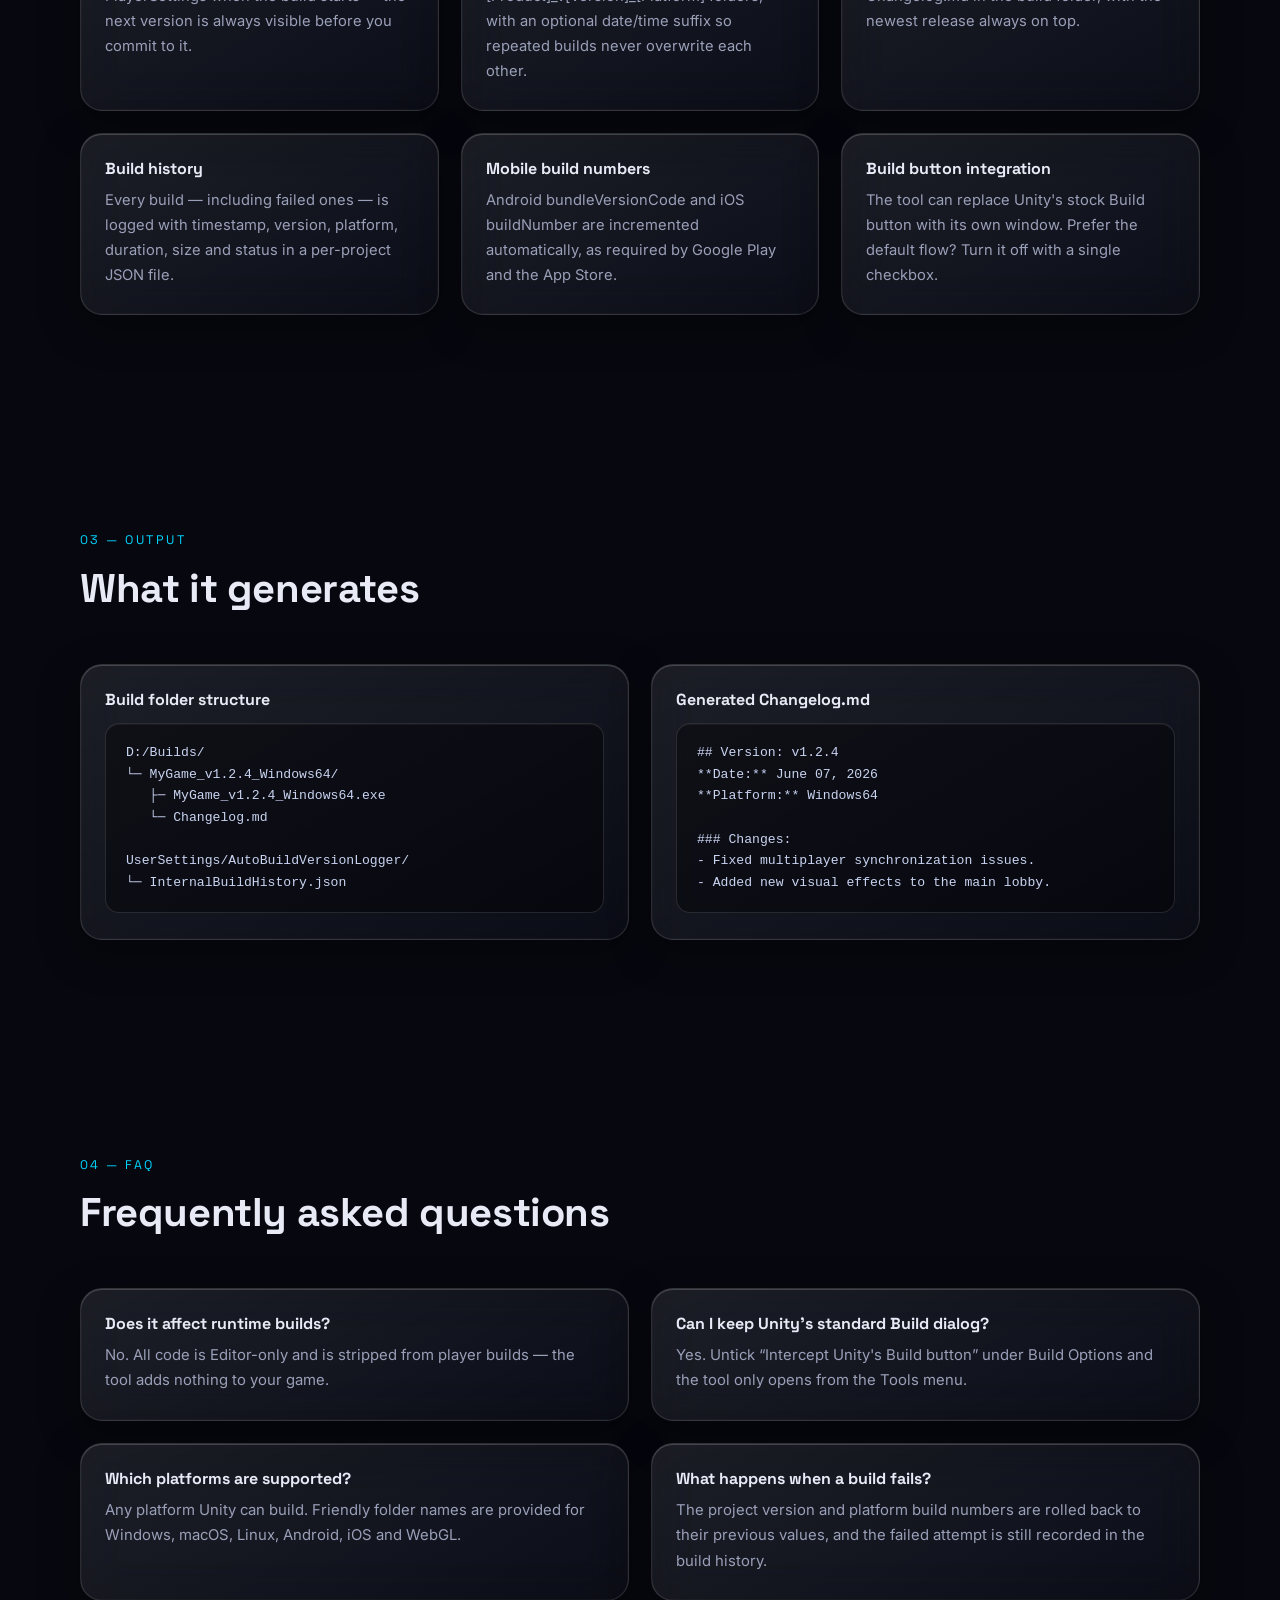
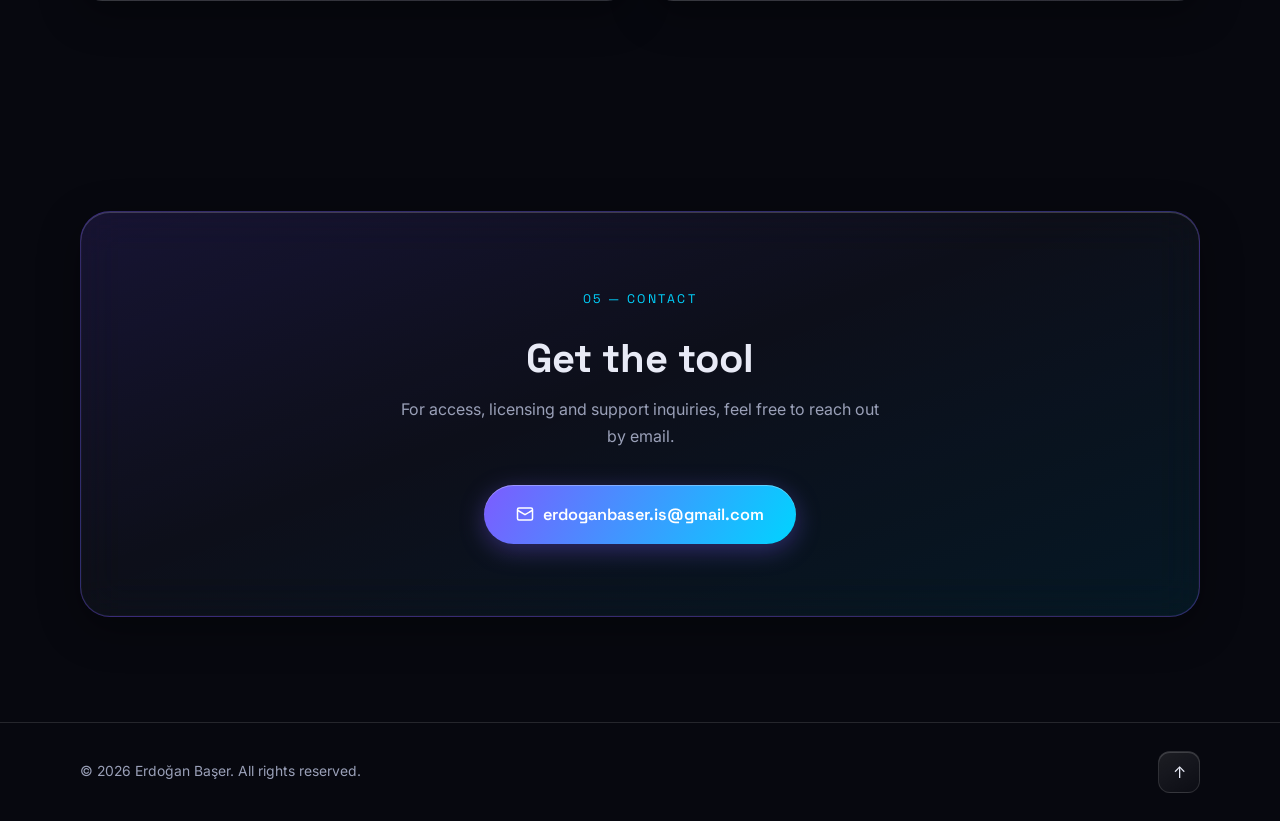
==== commit a5e0d8d8: "GA4 ve çerez onayı eklendi" ====
--- a/tools/index.html
+++ b/tools/index.html
@@ -7,6 +7,32 @@
   <title>Unity Tools — Erdoğan Başer</title>
   <meta name="description"
     content="Unity Editor tools by Erdoğan Başer — AutoBuild &amp; Version Logger: automated versioning, structured build output, changelogs and build history." />
+
+  <!-- Google tag (gtag.js) -->
+  <script>
+    window.dataLayer = window.dataLayer || [];
+    function gtag() { dataLayer.push(arguments); }
+
+    var analyticsConsent = "denied";
+    try {
+      if (localStorage.getItem("portfolio_cookie_consent_v1") === "all") {
+        analyticsConsent = "granted";
+      }
+    } catch (e) { /* keep analytics denied */ }
+
+    gtag("consent", "default", {
+      ad_storage: analyticsConsent,
+      ad_user_data: analyticsConsent,
+      ad_personalization: analyticsConsent,
+      analytics_storage: analyticsConsent,
+      wait_for_update: 500
+    });
+  </script>
+  <script async src="https://www.googletagmanager.com/gtag/js?id=G-XT6B4GY7GV"></script>
+  <script>
+    gtag("js", new Date());
+    gtag("config", "G-XT6B4GY7GV");
+  </script>
 
   <!-- Open Graph -->
   <meta property="og:title" content="Unity Tools — Erdoğan Başer" />
